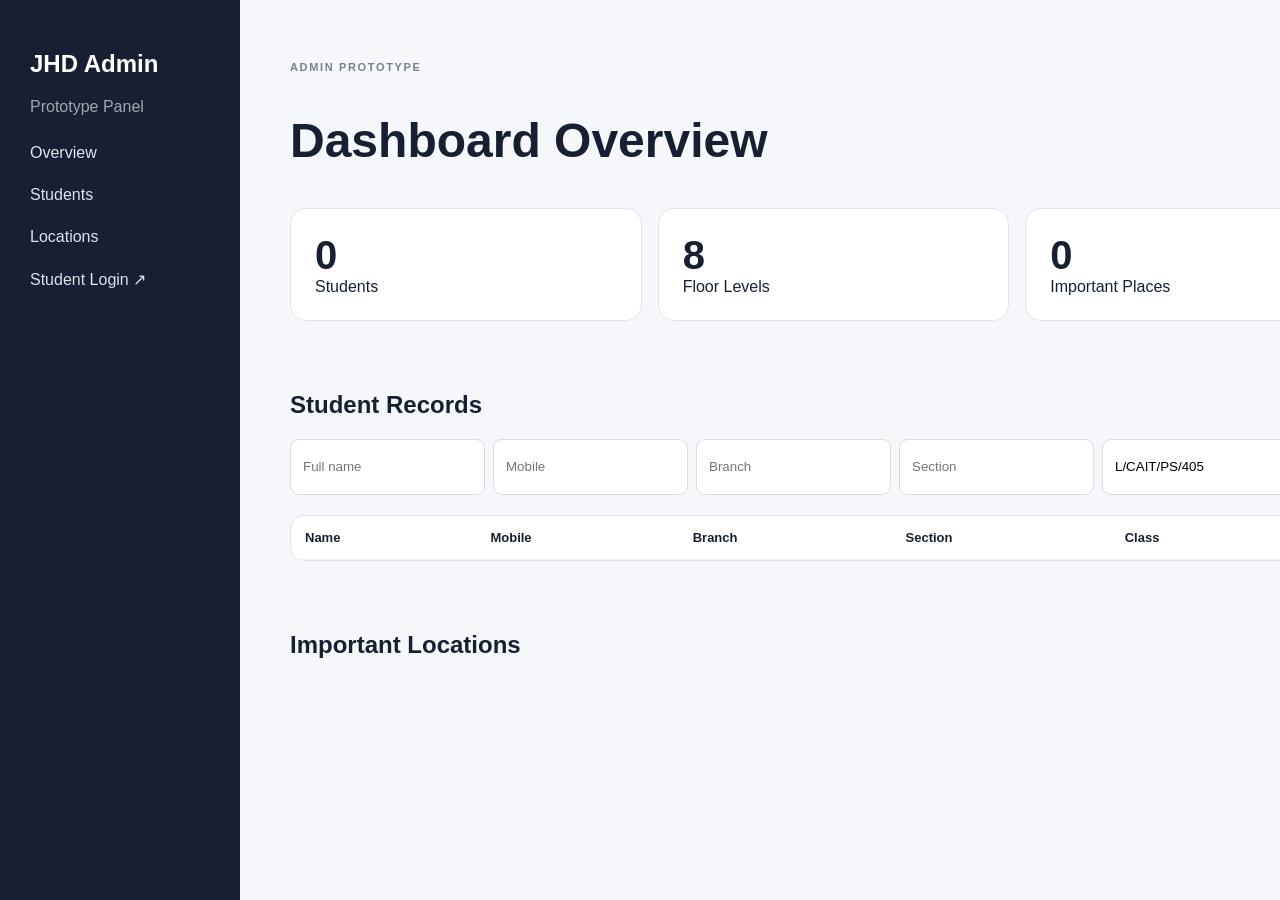
==== admin.html @ 5fb301ba "Add files via upload" ====
<!DOCTYPE html><html lang="en"><head><meta charset="UTF-8"><meta name="viewport" content="width=device-width,initial-scale=1"><title>Prototype Admin</title><link rel="stylesheet" href="admin.css"></head>
<body><aside><h2>JHD Admin</h2><p>Prototype Panel</p><a href="#overview">Overview</a><a href="#students">Students</a><a href="#locations">Locations</a><a href="index.html">Student Login ↗</a></aside>
<main><section id="overview"><p class="eyebrow">ADMIN PROTOTYPE</p><h1>Dashboard Overview</h1><div class="stats"><article><b id="studentCount">0</b><span>Students</span></article><article><b>8</b><span>Floor Levels</span></article><article><b id="placeCount">0</b><span>Important Places</span></article></div></section>
<section id="students"><h2>Student Records</h2><form id="studentForm"><input id="sName" placeholder="Full name" required><input id="sMobile" placeholder="Mobile" required><input id="sBranch" placeholder="Branch" required><input id="sSection" placeholder="Section" required><input id="sCode" placeholder="Class code" value="L/CAIT/PS/405" required><button>Add Student</button></form><div class="table-wrap"><table><thead><tr><th>Name</th><th>Mobile</th><th>Branch</th><th>Section</th><th>Class</th><th></th></tr></thead><tbody id="studentRows"></tbody></table></div></section>
<section id="locations"><h2>Important Locations</h2><div id="adminPlaces" class="cards"></div></section></main><script src="data.js"></script><script src="admin.js"></script></body></html>
---- admin.css ----
*{box-sizing:border-box}body{margin:0;font-family:Inter,Arial,sans-serif;background:#f5f7fa;color:#172033;display:grid;grid-template-columns:240px 1fr;min-height:100vh}aside{background:#172033;color:white;padding:30px;position:sticky;top:0;height:100vh}aside p{opacity:.6}aside a{display:block;color:#dce3ed;text-decoration:none;padding:12px 0}main{padding:50px;max-width:1200px;width:100%}section{margin-bottom:70px}.eyebrow{font-size:11px;letter-spacing:.15em;font-weight:900;color:#758096}h1{font-size:48px}.stats,.cards{display:grid;grid-template-columns:repeat(3,1fr);gap:16px}.stats article,.cards article{background:white;border:1px solid #e0e5ec;padding:24px;border-radius:16px}.stats b{display:block;font-size:40px}form{display:grid;grid-template-columns:repeat(5,1fr) auto;gap:8px;margin:20px 0}input,button{padding:12px;border-radius:9px;border:1px solid #d7dde5}button{background:#172033;color:white;cursor:pointer}.table-wrap{overflow:auto;background:white;border-radius:14px;border:1px solid #e1e5eb}table{border-collapse:collapse;width:100%}th,td{text-align:left;padding:14px;border-bottom:1px solid #edf0f4;font-size:13px}.delete{background:#fff;color:#a22;border-color:#eed}@media(max-width:850px){body{display:block}aside{position:static;height:auto}main{padding:25px}.stats,.cards{grid-template-columns:1fr}form{grid-template-columns:1fr}}
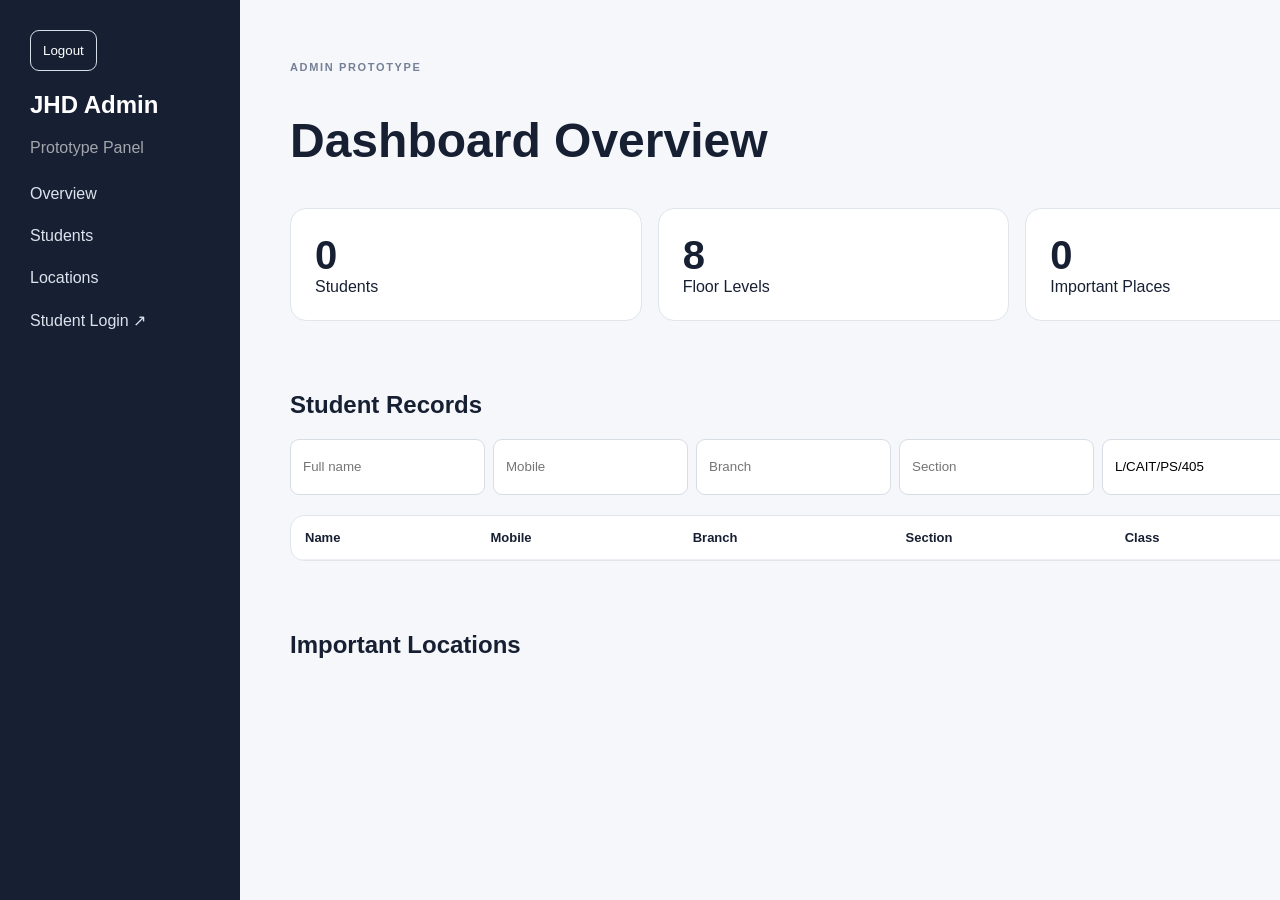
==== commit 7b685827: "Add files via upload" ====
--- a/admin.html
+++ b/admin.html
@@ -1,5 +1,10 @@
 <!DOCTYPE html><html lang="en"><head><meta charset="UTF-8"><meta name="viewport" content="width=device-width,initial-scale=1"><title>Prototype Admin</title><link rel="stylesheet" href="admin.css"></head>
-<body><aside><h2>JHD Admin</h2><p>Prototype Panel</p><a href="#overview">Overview</a><a href="#students">Students</a><a href="#locations">Locations</a><a href="index.html">Student Login ↗</a></aside>
+<body><aside><button
+    id="adminLogout"
+    class="logout-button"
+>
+    Logout
+</button><h2>JHD Admin</h2><p>Prototype Panel</p><a href="#overview">Overview</a><a href="#students">Students</a><a href="#locations">Locations</a><a href="index.html">Student Login ↗</a></aside>
 <main><section id="overview"><p class="eyebrow">ADMIN PROTOTYPE</p><h1>Dashboard Overview</h1><div class="stats"><article><b id="studentCount">0</b><span>Students</span></article><article><b>8</b><span>Floor Levels</span></article><article><b id="placeCount">0</b><span>Important Places</span></article></div></section>
 <section id="students"><h2>Student Records</h2><form id="studentForm"><input id="sName" placeholder="Full name" required><input id="sMobile" placeholder="Mobile" required><input id="sBranch" placeholder="Branch" required><input id="sSection" placeholder="Section" required><input id="sCode" placeholder="Class code" value="L/CAIT/PS/405" required><button>Add Student</button></form><div class="table-wrap"><table><thead><tr><th>Name</th><th>Mobile</th><th>Branch</th><th>Section</th><th>Class</th><th></th></tr></thead><tbody id="studentRows"></tbody></table></div></section>
 <section id="locations"><h2>Important Locations</h2><div id="adminPlaces" class="cards"></div></section></main><script src="data.js"></script><script src="admin.js"></script></body></html>
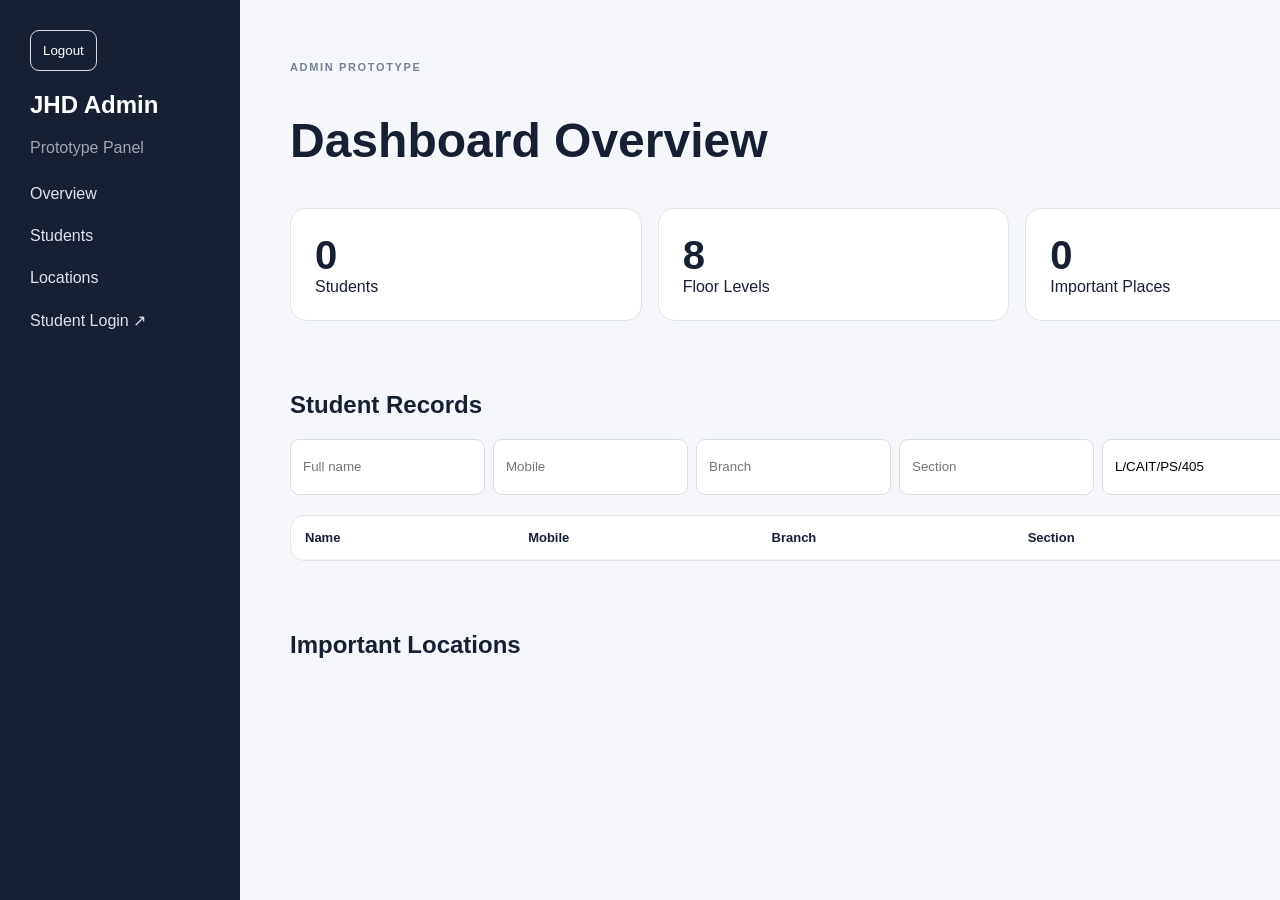
==== commit bb116de9: "Add files via upload" ====
--- a/admin.html
+++ b/admin.html
@@ -1,10 +1,74 @@
-<!DOCTYPE html><html lang="en"><head><meta charset="UTF-8"><meta name="viewport" content="width=device-width,initial-scale=1"><title>Prototype Admin</title><link rel="stylesheet" href="admin.css"></head>
-<body><aside><button
-    id="adminLogout"
-    class="logout-button"
->
-    Logout
-</button><h2>JHD Admin</h2><p>Prototype Panel</p><a href="#overview">Overview</a><a href="#students">Students</a><a href="#locations">Locations</a><a href="index.html">Student Login ↗</a></aside>
-<main><section id="overview"><p class="eyebrow">ADMIN PROTOTYPE</p><h1>Dashboard Overview</h1><div class="stats"><article><b id="studentCount">0</b><span>Students</span></article><article><b>8</b><span>Floor Levels</span></article><article><b id="placeCount">0</b><span>Important Places</span></article></div></section>
-<section id="students"><h2>Student Records</h2><form id="studentForm"><input id="sName" placeholder="Full name" required><input id="sMobile" placeholder="Mobile" required><input id="sBranch" placeholder="Branch" required><input id="sSection" placeholder="Section" required><input id="sCode" placeholder="Class code" value="L/CAIT/PS/405" required><button>Add Student</button></form><div class="table-wrap"><table><thead><tr><th>Name</th><th>Mobile</th><th>Branch</th><th>Section</th><th>Class</th><th></th></tr></thead><tbody id="studentRows"></tbody></table></div></section>
-<section id="locations"><h2>Important Locations</h2><div id="adminPlaces" class="cards"></div></section></main><script src="data.js"></script><script src="admin.js"></script></body></html>+<!DOCTYPE html>
+<html lang="en">
+<head>
+    <meta charset="UTF-8">
+    <meta name="viewport" content="width=device-width,initial-scale=1">
+    <title>Prototype Admin</title>
+    <link rel="stylesheet" href="admin.css">
+</head>
+<body>
+    <aside>
+        <button
+            id="adminLogout"
+            class="logout-button"
+        >
+            Logout
+        </button>
+        <h2>JHD Admin</h2>
+        <p>Prototype Panel</p>
+        <a href="#overview">Overview</a>
+        <a href="#students">Students</a>
+        <a href="#locations">Locations</a>
+        <a href="index.html">Student Login ↗</a>
+    </aside>
+<main>
+    <section id="overview">
+        <p class="eyebrow">ADMIN PROTOTYPE</p>
+        <h1>Dashboard Overview</h1>
+        <div class="stats">
+            <article><b id="studentCount">0</b>
+                <span>Students</span>
+            </article>
+            <article><b>8</b>
+                <span>Floor Levels</span>
+            </article>
+            <article>
+                <b id="placeCount">0</b>
+                <span>Important Places</span>
+            </article>
+        </div>
+    </section>
+    <section id="students">
+        <h2>Student Records</h2>
+        <form id="studentForm">
+            <input id="sName" placeholder="Full name" required>
+            <input id="sMobile" placeholder="Mobile" required>
+            <input id="sBranch" placeholder="Branch" required>
+            <input id="sSection" placeholder="Section" required>
+            <input id="sCode" placeholder="Class code" value="L/CAIT/PS/405" required>
+            <button>Add Student</button>
+        </form>
+        <div class="table-wrap">
+            <table>
+                <thead>
+                    <tr>
+                        <th>Name</th>
+                        <th>Mobile</th>
+                        <th>Branch</th>
+                        <th>Section</th>
+                        <th></th>
+                    </tr>
+                </thead>
+                <tbody id="studentRows"></tbody>
+            </table>
+        </div>
+    </section>
+    <section id="locations">
+        <h2>Important Locations</h2>
+        <div id="adminPlaces" class="cards"></div>
+    </section>
+</main>
+<script src="data.js"></script>
+<script src="admin.js"></script>
+</body>
+</html>
